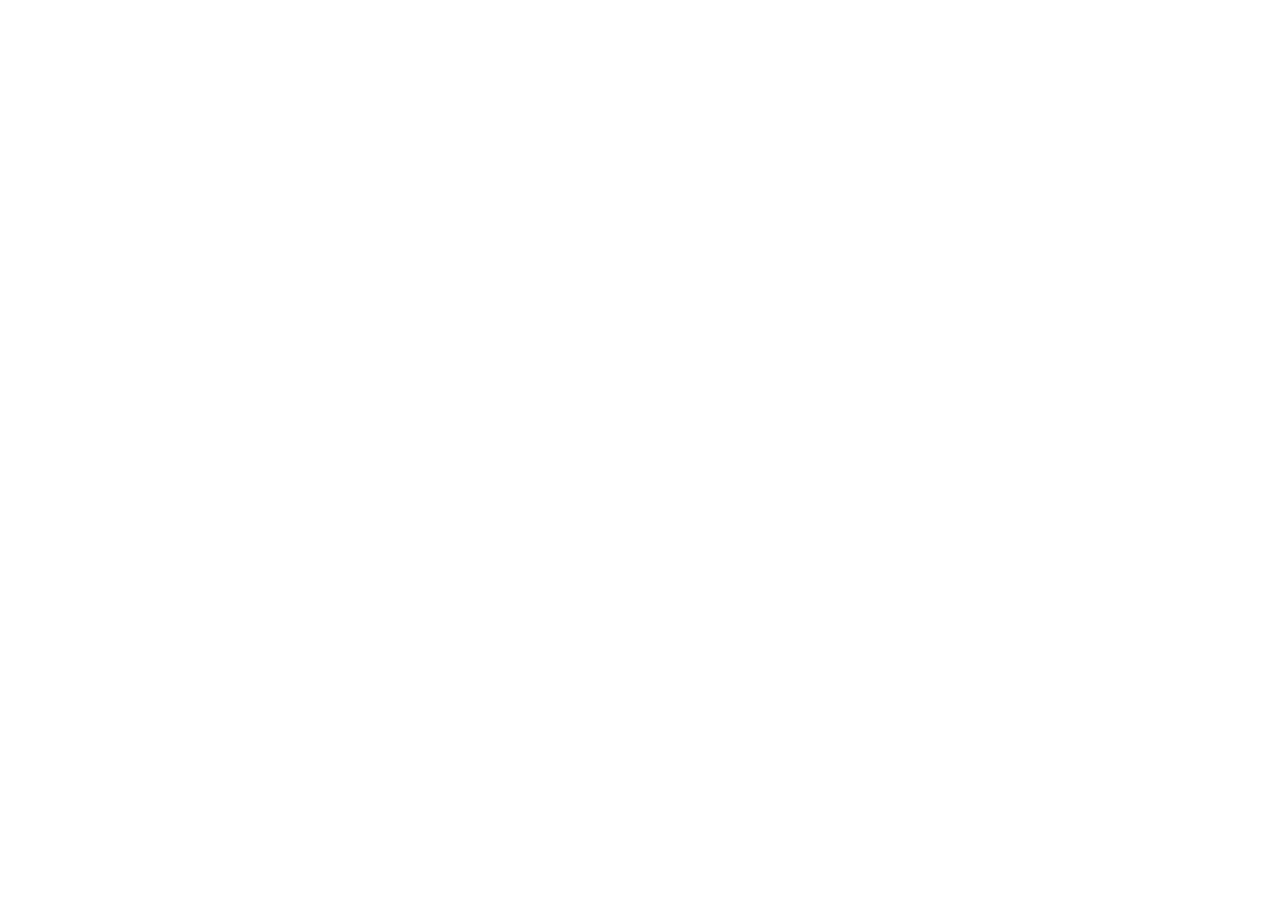
==== index.html @ 1eec6673 "Move html and css files" ====
<!DOCTYPE html>
<html lang="en">
<head>
    <meta charset="UTF-8">
    <meta name="viewport" content="width=device-width, initial-scale=1.0">
    <title>Admin Panel</title>
    <link rel="stylesheet" href="styles.css">
</head>
<body>  
    
</body>
</html>
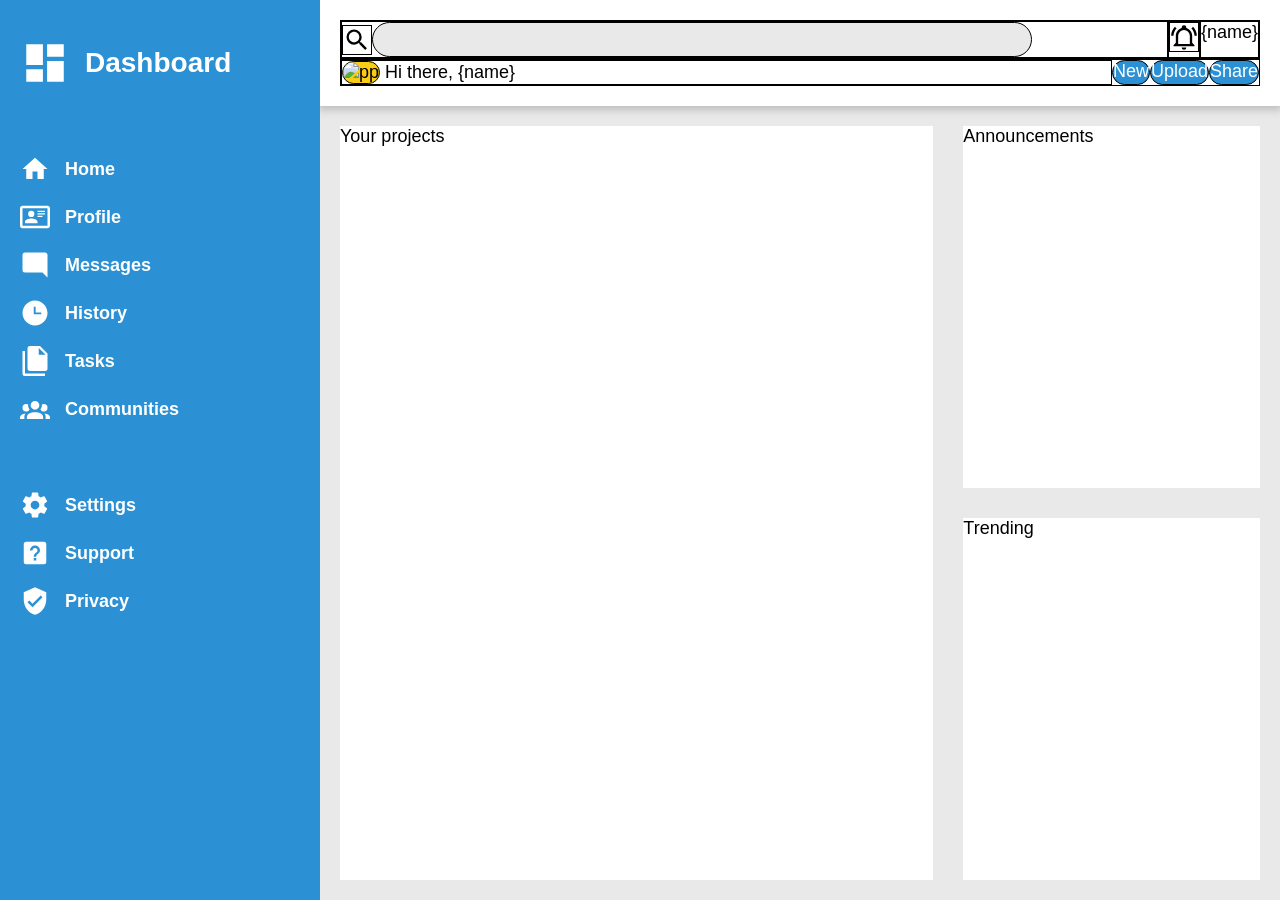
==== commit 92d63167: "Add layout and svg's" ====
--- a/index.html
+++ b/index.html
@@ -7,6 +7,75 @@
     <link rel="stylesheet" href="styles.css">
 </head>
 <body>  
-    
+    <nav id="sidebar">
+        <div id="title">
+            <svg xmlns="http://www.w3.org/2000/svg" viewBox="0 0 24 24"><title>view-dashboard</title><path d="M13,3V9H21V3M13,21H21V11H13M3,21H11V15H3M3,13H11V3H3V13Z" /></svg>
+            <h1>Dashboard</h1>
+        </div>
+        <div id="nav-1">
+            <div id="home">
+                <svg xmlns="http://www.w3.org/2000/svg" viewBox="0 0 24 24"><title>home</title><path d="M10,20V14H14V20H19V12H22L12,3L2,12H5V20H10Z" /></svg>
+                <a href="#home">Home</a>
+            </div>
+            <div id="profile">
+                <svg xmlns="http://www.w3.org/2000/svg" viewBox="0 0 24 24"><title>card-account-details-outline</title><path d="M22,3H2C0.91,3.04 0.04,3.91 0,5V19C0.04,20.09 0.91,20.96 2,21H22C23.09,20.96 23.96,20.09 24,19V5C23.96,3.91 23.09,3.04 22,3M22,19H2V5H22V19M14,17V15.75C14,14.09 10.66,13.25 9,13.25C7.34,13.25 4,14.09 4,15.75V17H14M9,7A2.5,2.5 0 0,0 6.5,9.5A2.5,2.5 0 0,0 9,12A2.5,2.5 0 0,0 11.5,9.5A2.5,2.5 0 0,0 9,7M14,7V8H20V7H14M14,9V10H20V9H14M14,11V12H18V11H14" /></svg>
+                <a href="#profile">Profile</a>
+            </div>
+            <div id="messages">
+                <svg xmlns="http://www.w3.org/2000/svg" viewBox="0 0 24 24"><title>message-reply</title><path d="M22,4C22,2.89 21.1,2 20,2H4A2,2 0 0,0 2,4V16A2,2 0 0,0 4,18H18L22,22V4Z" /></svg>
+                <a href="#messages">Messages</a>
+            </div>
+            <div id="history">
+                <svg xmlns="http://www.w3.org/2000/svg" viewBox="0 0 24 24"><title>clock-time-three</title><path d="M12 2C6.5 2 2 6.5 2 12C2 17.5 6.5 22 12 22C17.5 22 22 17.5 22 12S17.5 2 12 2M17 13H11V7H12.5V11.5H17V13Z" /></svg>                
+                <a href="#history">History</a>
+            </div>
+            <div id="tasks">
+                <svg xmlns="http://www.w3.org/2000/svg" viewBox="0 0 24 24"><title>file-multiple</title><path d="M15,7H20.5L15,1.5V7M8,0H16L22,6V18A2,2 0 0,1 20,20H8C6.89,20 6,19.1 6,18V2A2,2 0 0,1 8,0M4,4V22H20V24H4A2,2 0 0,1 2,22V4H4Z" /></svg>
+                <a href="#tasks">Tasks</a>
+            </div>
+            <div id="communities">
+                <svg xmlns="http://www.w3.org/2000/svg" viewBox="0 0 24 24"><title>account-group</title><path d="M12,5.5A3.5,3.5 0 0,1 15.5,9A3.5,3.5 0 0,1 12,12.5A3.5,3.5 0 0,1 8.5,9A3.5,3.5 0 0,1 12,5.5M5,8C5.56,8 6.08,8.15 6.53,8.42C6.38,9.85 6.8,11.27 7.66,12.38C7.16,13.34 6.16,14 5,14A3,3 0 0,1 2,11A3,3 0 0,1 5,8M19,8A3,3 0 0,1 22,11A3,3 0 0,1 19,14C17.84,14 16.84,13.34 16.34,12.38C17.2,11.27 17.62,9.85 17.47,8.42C17.92,8.15 18.44,8 19,8M5.5,18.25C5.5,16.18 8.41,14.5 12,14.5C15.59,14.5 18.5,16.18 18.5,18.25V20H5.5V18.25M0,20V18.5C0,17.11 1.89,15.94 4.45,15.6C3.86,16.28 3.5,17.22 3.5,18.25V20H0M24,20H20.5V18.25C20.5,17.22 20.14,16.28 19.55,15.6C22.11,15.94 24,17.11 24,18.5V20Z" /></svg>
+                <a href="#communities">Communities</a>
+            </div>
+        </div>
+        <div id="nav-2">
+            <div id="settings">
+                <svg xmlns="http://www.w3.org/2000/svg" viewBox="0 0 24 24"><title>cog</title><path d="M12,15.5A3.5,3.5 0 0,1 8.5,12A3.5,3.5 0 0,1 12,8.5A3.5,3.5 0 0,1 15.5,12A3.5,3.5 0 0,1 12,15.5M19.43,12.97C19.47,12.65 19.5,12.33 19.5,12C19.5,11.67 19.47,11.34 19.43,11L21.54,9.37C21.73,9.22 21.78,8.95 21.66,8.73L19.66,5.27C19.54,5.05 19.27,4.96 19.05,5.05L16.56,6.05C16.04,5.66 15.5,5.32 14.87,5.07L14.5,2.42C14.46,2.18 14.25,2 14,2H10C9.75,2 9.54,2.18 9.5,2.42L9.13,5.07C8.5,5.32 7.96,5.66 7.44,6.05L4.95,5.05C4.73,4.96 4.46,5.05 4.34,5.27L2.34,8.73C2.21,8.95 2.27,9.22 2.46,9.37L4.57,11C4.53,11.34 4.5,11.67 4.5,12C4.5,12.33 4.53,12.65 4.57,12.97L2.46,14.63C2.27,14.78 2.21,15.05 2.34,15.27L4.34,18.73C4.46,18.95 4.73,19.03 4.95,18.95L7.44,17.94C7.96,18.34 8.5,18.68 9.13,18.93L9.5,21.58C9.54,21.82 9.75,22 10,22H14C14.25,22 14.46,21.82 14.5,21.58L14.87,18.93C15.5,18.67 16.04,18.34 16.56,17.94L19.05,18.95C19.27,19.03 19.54,18.95 19.66,18.73L21.66,15.27C21.78,15.05 21.73,14.78 21.54,14.63L19.43,12.97Z" /></svg>
+                <a href="#settings">Settings</a>
+            </div>
+            <div id="support">
+                <svg xmlns="http://www.w3.org/2000/svg" viewBox="0 0 24 24"><title>help-box</title><path d="M11,18H13V16H11V18M12,6A4,4 0 0,0 8,10H10A2,2 0 0,1 12,8A2,2 0 0,1 14,10C14,12 11,11.75 11,15H13C13,12.75 16,12.5 16,10A4,4 0 0,0 12,6M5,3H19A2,2 0 0,1 21,5V19A2,2 0 0,1 19,21H5A2,2 0 0,1 3,19V5A2,2 0 0,1 5,3Z" /></svg>
+                <a href="#support">Support</a>
+            </div>
+            <div id="privacy">
+                <svg xmlns="http://www.w3.org/2000/svg" viewBox="0 0 24 24"><title>shield-check</title><path d="M10,17L6,13L7.41,11.59L10,14.17L16.59,7.58L18,9M12,1L3,5V11C3,16.55 6.84,21.74 12,23C17.16,21.74 21,16.55 21,11V5L12,1Z" /></svg>
+                <a href="#privacy">Privacy</a>
+            </div>
+        </div>
+    </nav>
+    <header id="header">
+        <div id="header-1">
+            <div id="search">
+                <svg xmlns="http://www.w3.org/2000/svg" viewBox="0 0 24 24"><title>magnify</title><path d="M9.5,3A6.5,6.5 0 0,1 16,9.5C16,11.11 15.41,12.59 14.44,13.73L14.71,14H15.5L20.5,19L19,20.5L14,15.5V14.71L13.73,14.44C12.59,15.41 11.11,16 9.5,16A6.5,6.5 0 0,1 3,9.5A6.5,6.5 0 0,1 9.5,3M9.5,5C7,5 5,7 5,9.5C5,12 7,14 9.5,14C12,14 14,12 14,9.5C14,7 12,5 9.5,5Z" /></svg>
+                <div id="search-bar"></div>
+            </div>
+            <div id="notifications"><svg xmlns="http://www.w3.org/2000/svg" viewBox="0 0 24 24"><title>bell-ring-outline</title><path d="M10,21H14A2,2 0 0,1 12,23A2,2 0 0,1 10,21M21,19V20H3V19L5,17V11C5,7.9 7.03,5.17 10,4.29C10,4.19 10,4.1 10,4A2,2 0 0,1 12,2A2,2 0 0,1 14,4C14,4.1 14,4.19 14,4.29C16.97,5.17 19,7.9 19,11V17L21,19M17,11A5,5 0 0,0 12,6A5,5 0 0,0 7,11V18H17V11M19.75,3.19L18.33,4.61C20.04,6.3 21,8.6 21,11H23C23,8.07 21.84,5.25 19.75,3.19M1,11H3C3,8.6 3.96,6.3 5.67,4.61L4.25,3.19C2.16,5.25 1,8.07 1,11Z" /></svg></div>
+            <div id="profile">{name}</div>
+        </div>
+        <div id="header-2">
+            <div id="greeting">
+                <img alt="pp" href="img/cat-4475583_1280.png" class="profile-picture">
+                Hi there, {name}
+            </div>
+            <div id="new" class="button">New</div>
+            <div id="upload" class="button">Upload</div>
+            <div id="share" class="button">Share</div>
+        </div>
+    </header>
+    <main id="main">
+        <div id="projects">Your projects</div>
+        <div id="announcements">Announcements</div>
+        <div id="trending">Trending</div>
+    </main>
 </body>
 </html>
--- a/styles.css
+++ b/styles.css
@@ -0,0 +1,111 @@
+:root{
+    font-size: 10px;
+    --light-blue: rgb(44, 145, 212);
+    --white: #fff;
+    --light-grey: #e9e9e9;
+    --yellow: #facc15;
+}
+
+* {
+    padding: 0;
+    margin: 0;
+    box-sizing: border-box;
+}
+h1{
+    font-size: 2.8rem;
+}
+p, div{
+    font-size: 1.8rem;
+}
+a{
+    color: var(--white);
+    text-decoration: none;
+}
+#header *{
+    border: 1px solid black;
+}
+body{
+    font-family: 'Gill Sans', 'Gill Sans MT', Calibri, 'Trebuchet MS', sans-serif;
+    height: 100vh;
+    width: 100vw;
+    overflow: hidden;
+    display: grid;
+    grid-template: auto 1fr / 1fr 3fr;
+}
+body>*{
+    padding: 20px;
+}
+#sidebar{
+    grid-row: 1/3;
+    background-color:  var(--light-blue,);
+    color: var(--white);
+    z-index: 2;
+    display: grid;
+    grid-template-rows: auto auto auto 1fr;
+    gap: 30px;
+    font-weight: 900;
+}
+#sidebar svg{
+    fill: var(--white);
+    height: 3rem;
+}
+#title, #sidebar > div > div {
+    display: flex;
+    align-items: center;
+    gap: 15px;
+    margin: 2vh 0;
+}
+#title svg{
+    height: 5rem;
+}
+#header{
+    display: grid;
+    grid-template-rows: auto auto;
+    box-shadow: 0px 2px 8px 2px rgb(190, 189, 189);
+    z-index: 1;
+}
+#header-1{
+    display: grid;
+    grid-template-columns: 1fr repeat(2, auto);
+}
+#header-2{
+    display: grid;
+    grid-template-columns: 1fr repeat(3, auto);
+}
+#header svg{
+    height: 3rem;
+}
+#notifications, #profile{
+    place-items: center;
+}
+.profile-picture{
+    background-color: var(--yellow);
+    border-radius: 50px;
+}
+#header .button{
+    background-color: var(--light-blue);
+    color: var(--white);
+    border-radius: 50px;
+}
+#search{
+    display: flex;
+    align-items: center;
+}
+#search-bar{
+    background-color: var(--light-grey);
+    width: 80%;
+    height: 100%;
+    border-radius: 50px;
+}
+#main{
+    background-color: #e9e9e9;
+    display: grid;
+    grid-template: auto auto / 2fr 1fr;
+    gap: 30px;
+}
+#main > * {
+    background-color: var(--white);
+}
+#projects{
+    grid-row: 1 / 3;
+}
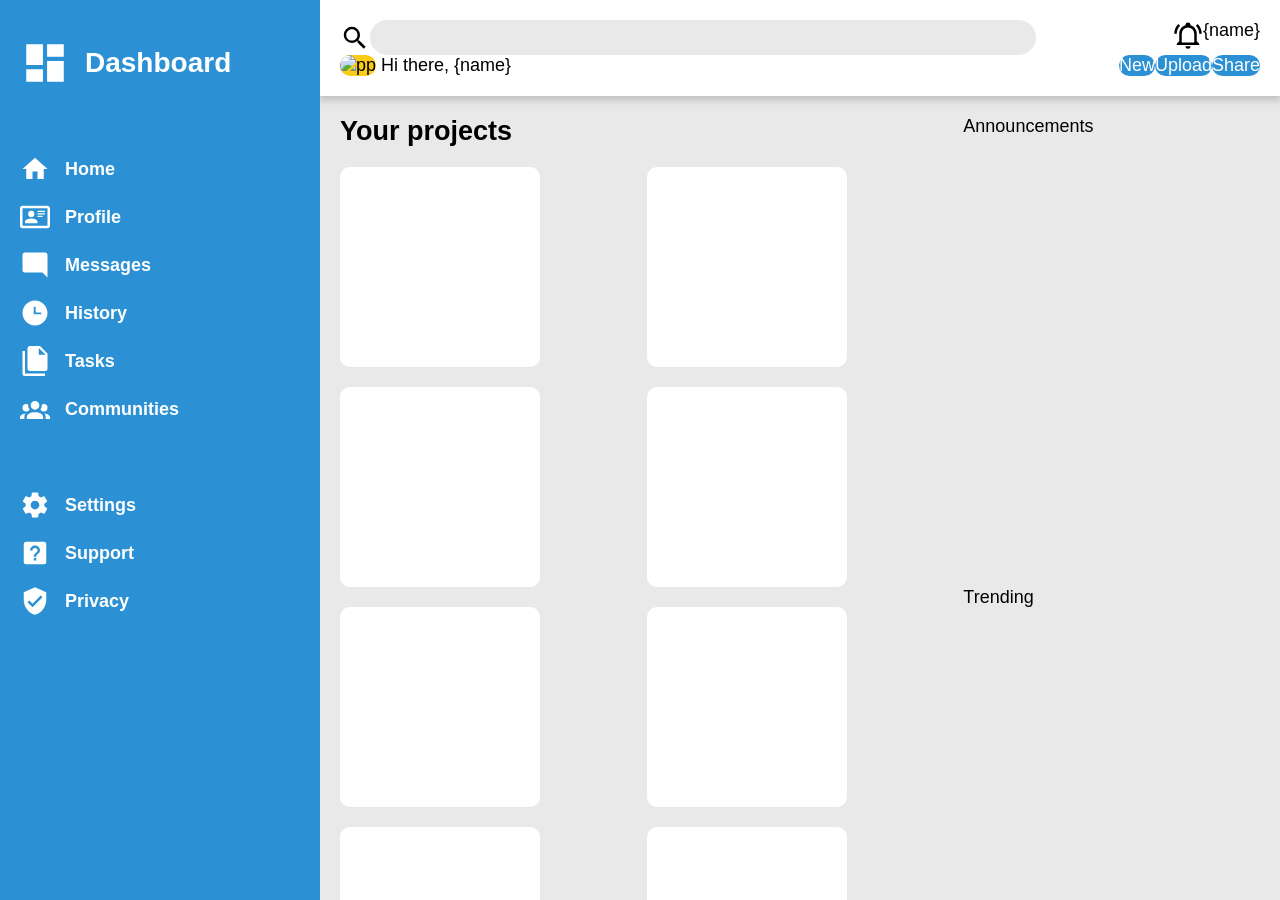
==== commit 7316f548: "Add project cards" ====
--- a/index.html
+++ b/index.html
@@ -73,7 +73,17 @@
         </div>
     </header>
     <main id="main">
-        <div id="projects">Your projects</div>
+        <div id="projects">
+            <h2>Your projects</h2>
+            <div class="card"></div>
+            <div class="card"></div>
+            <div class="card"></div>
+            <div class="card"></div>
+            <div class="card"></div>
+            <div class="card"></div>
+            <div class="card"></div>
+            <div class="card"></div>
+        </div>
         <div id="announcements">Announcements</div>
         <div id="trending">Trending</div>
     </main>
--- a/styles.css
+++ b/styles.css
@@ -3,6 +3,7 @@
     --light-blue: rgb(44, 145, 212);
     --white: #fff;
     --light-grey: #e9e9e9;
+    --shadow-grey: rgb(190, 189, 189);
     --yellow: #facc15;
 }
 
@@ -20,9 +21,6 @@
 a{
     color: var(--white);
     text-decoration: none;
-}
-#header *{
-    border: 1px solid black;
 }
 body{
     font-family: 'Gill Sans', 'Gill Sans MT', Calibri, 'Trebuchet MS', sans-serif;
@@ -61,7 +59,7 @@
 #header{
     display: grid;
     grid-template-rows: auto auto;
-    box-shadow: 0px 2px 8px 2px rgb(190, 189, 189);
+    box-shadow: 0px 2px 8px 2px var(--shadow-grey);
     z-index: 1;
 }
 #header-1{
@@ -98,14 +96,24 @@
     border-radius: 50px;
 }
 #main{
-    background-color: #e9e9e9;
+    background-color: var(--light-grey);
     display: grid;
     grid-template: auto auto / 2fr 1fr;
     gap: 30px;
+    overflow-y: scroll;
 }
-#main > * {
-    background-color: var(--white);
+#main h2{
+    grid-column: 1 / -1;
 }
 #projects{
     grid-row: 1 / 3;
+    display: grid;
+    grid-template-columns: auto auto;
+    gap: 20px
+}
+.card{
+    background-color: var(--white);
+    border-radius: 10px;
+    height: 200px;
+    width: 200px;
 }
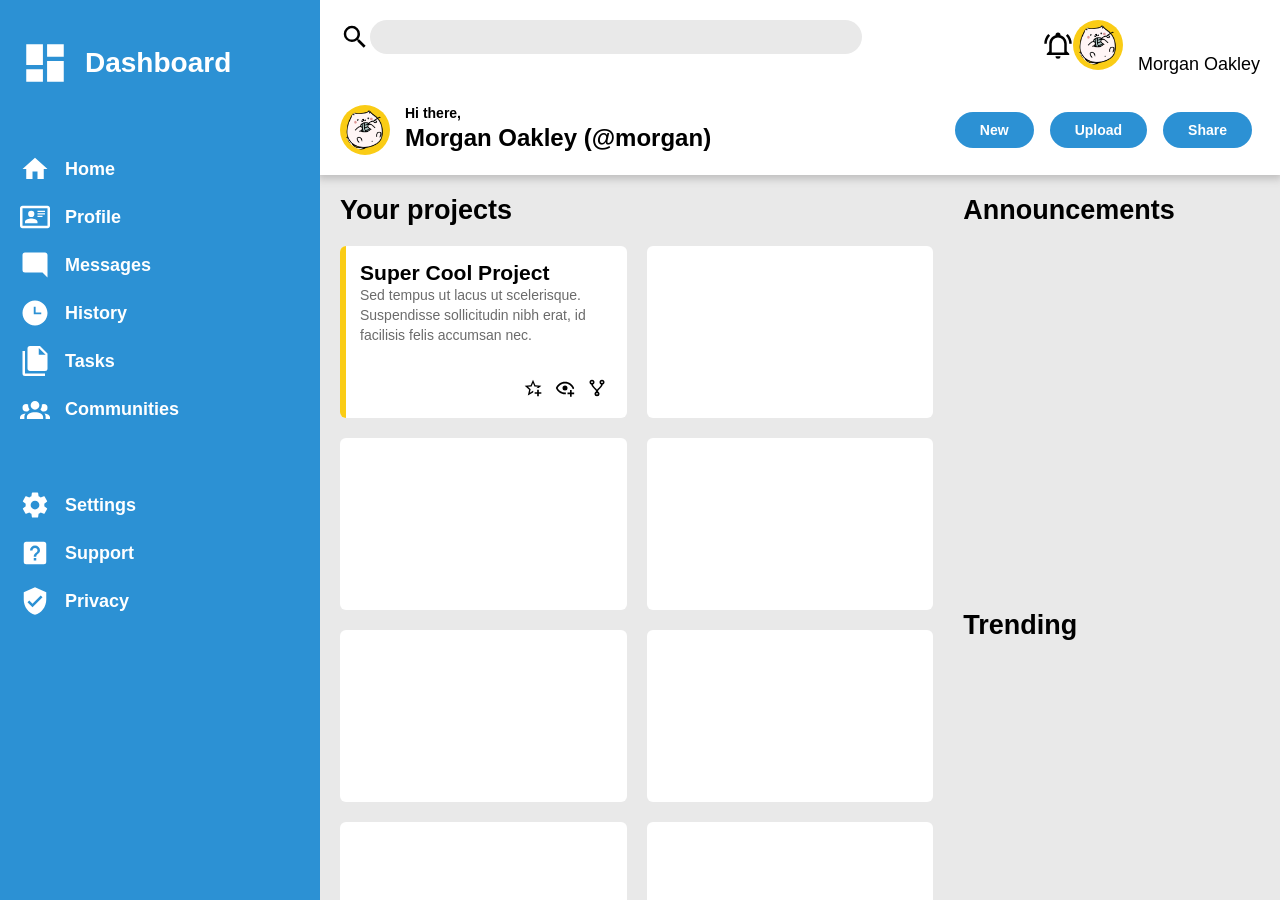
==== commit 1043f5d6: "Add styling and content to dashboard and header" ====
--- a/index.html
+++ b/index.html
@@ -57,15 +57,16 @@
         <div id="header-1">
             <div id="search">
                 <svg xmlns="http://www.w3.org/2000/svg" viewBox="0 0 24 24"><title>magnify</title><path d="M9.5,3A6.5,6.5 0 0,1 16,9.5C16,11.11 15.41,12.59 14.44,13.73L14.71,14H15.5L20.5,19L19,20.5L14,15.5V14.71L13.73,14.44C12.59,15.41 11.11,16 9.5,16A6.5,6.5 0 0,1 3,9.5A6.5,6.5 0 0,1 9.5,3M9.5,5C7,5 5,7 5,9.5C5,12 7,14 9.5,14C12,14 14,12 14,9.5C14,7 12,5 9.5,5Z" /></svg>
-                <div id="search-bar"></div>
+                <input id="search-bar"></input>
             </div>
             <div id="notifications"><svg xmlns="http://www.w3.org/2000/svg" viewBox="0 0 24 24"><title>bell-ring-outline</title><path d="M10,21H14A2,2 0 0,1 12,23A2,2 0 0,1 10,21M21,19V20H3V19L5,17V11C5,7.9 7.03,5.17 10,4.29C10,4.19 10,4.1 10,4A2,2 0 0,1 12,2A2,2 0 0,1 14,4C14,4.1 14,4.19 14,4.29C16.97,5.17 19,7.9 19,11V17L21,19M17,11A5,5 0 0,0 12,6A5,5 0 0,0 7,11V18H17V11M19.75,3.19L18.33,4.61C20.04,6.3 21,8.6 21,11H23C23,8.07 21.84,5.25 19.75,3.19M1,11H3C3,8.6 3.96,6.3 5.67,4.61L4.25,3.19C2.16,5.25 1,8.07 1,11Z" /></svg></div>
-            <div id="profile">{name}</div>
+            <div id="profile-tag"><img alt="pp" src="img/cat-4475583_1280.png" class="profile-picture">Morgan Oakley</div>
         </div>
         <div id="header-2">
             <div id="greeting">
-                <img alt="pp" href="img/cat-4475583_1280.png" class="profile-picture">
-                Hi there, {name}
+                <img alt="pp" src="img/cat-4475583_1280.png" class="profile-picture">
+                <p id="greeting-1">Hi there, </p>
+                <p id="greeting-2">Morgan Oakley (@morgan)</p>
             </div>
             <div id="new" class="button">New</div>
             <div id="upload" class="button">Upload</div>
@@ -75,7 +76,19 @@
     <main id="main">
         <div id="projects">
             <h2>Your projects</h2>
-            <div class="card"></div>
+            <div class="card">
+                <div class="card-content">
+                    <div class="card-text">
+                        <h3>Super Cool Project</h3>
+                        <p>Sed tempus ut lacus ut scelerisque. Suspendisse sollicitudin nibh erat, id facilisis felis accumsan nec.</p>
+                    </div>
+                    <div class="card-buttons">
+                        <div class="favorite-btn"><svg xmlns="http://www.w3.org/2000/svg" viewBox="0 0 24 24"><title>star-plus-outline</title><path d="M5.8 21L7.4 14L2 9.2L9.2 8.6L12 2L14.8 8.6L22 9.2L18.8 12H18C17.3 12 16.6 12.1 15.9 12.4L18.1 10.5L13.7 10.1L12 6.1L10.3 10.1L5.9 10.5L9.2 13.4L8.2 17.7L12 15.4L12.5 15.7C12.3 16.2 12.1 16.8 12.1 17.3L5.8 21M17 14V17H14V19H17V22H19V19H22V17H19V14H17Z" /></svg></div>
+                        <div class="seen-btn"><svg xmlns="http://www.w3.org/2000/svg" viewBox="0 0 24 24"><title>eye-plus-outline</title><path d="M12,4.5C7,4.5 2.73,7.61 1,12C2.73,16.39 7,19.5 12,19.5C12.36,19.5 12.72,19.5 13.08,19.45C13.03,19.13 13,18.82 13,18.5C13,18.14 13.04,17.78 13.1,17.42C12.74,17.46 12.37,17.5 12,17.5C8.24,17.5 4.83,15.36 3.18,12C4.83,8.64 8.24,6.5 12,6.5C15.76,6.5 19.17,8.64 20.82,12C20.7,12.24 20.56,12.45 20.43,12.68C21.09,12.84 21.72,13.11 22.29,13.5C22.56,13 22.8,12.5 23,12C21.27,7.61 17,4.5 12,4.5M12,9A3,3 0 0,0 9,12A3,3 0 0,0 12,15A3,3 0 0,0 15,12A3,3 0 0,0 12,9M18,14.5V17.5H15V19.5H18V22.5H20V19.5H23V17.5H20V14.5H18Z" /></svg></div>
+                        <div class="share-btn"><svg xmlns="http://www.w3.org/2000/svg" viewBox="0 0 24 24"><title>source-fork</title><path d="M6,2A3,3 0 0,1 9,5C9,6.28 8.19,7.38 7.06,7.81C7.15,8.27 7.39,8.83 8,9.63C9,10.92 11,12.83 12,14.17C13,12.83 15,10.92 16,9.63C16.61,8.83 16.85,8.27 16.94,7.81C15.81,7.38 15,6.28 15,5A3,3 0 0,1 18,2A3,3 0 0,1 21,5C21,6.32 20.14,7.45 18.95,7.85C18.87,8.37 18.64,9 18,9.83C17,11.17 15,13.08 14,14.38C13.39,15.17 13.15,15.73 13.06,16.19C14.19,16.62 15,17.72 15,19A3,3 0 0,1 12,22A3,3 0 0,1 9,19C9,17.72 9.81,16.62 10.94,16.19C10.85,15.73 10.61,15.17 10,14.38C9,13.08 7,11.17 6,9.83C5.36,9 5.13,8.37 5.05,7.85C3.86,7.45 3,6.32 3,5A3,3 0 0,1 6,2M6,4A1,1 0 0,0 5,5A1,1 0 0,0 6,6A1,1 0 0,0 7,5A1,1 0 0,0 6,4M18,4A1,1 0 0,0 17,5A1,1 0 0,0 18,6A1,1 0 0,0 19,5A1,1 0 0,0 18,4M12,18A1,1 0 0,0 11,19A1,1 0 0,0 12,20A1,1 0 0,0 13,19A1,1 0 0,0 12,18Z" /></svg></div>
+                    </div>
+                </div>
+            </div>
             <div class="card"></div>
             <div class="card"></div>
             <div class="card"></div>
@@ -84,8 +97,12 @@
             <div class="card"></div>
             <div class="card"></div>
         </div>
-        <div id="announcements">Announcements</div>
-        <div id="trending">Trending</div>
+        <div id="announcements">
+            <h2>Announcements</h2>
+        </div>
+        <div id="trending">
+            <h2>Trending</h2>
+        </div>
     </main>
 </body>
 </html>
--- a/styles.css
+++ b/styles.css
@@ -5,6 +5,7 @@
     --light-grey: #e9e9e9;
     --shadow-grey: rgb(190, 189, 189);
     --yellow: #facc15;
+    --dark-grey: rgb(107, 107, 107);
 }
 
 * {
@@ -22,6 +23,12 @@
     color: var(--white);
     text-decoration: none;
 }
+input{
+    outline: none;
+    border: none;
+    padding: 8px;
+    font-size: 1.6rem;
+}
 body{
     font-family: 'Gill Sans', 'Gill Sans MT', Calibri, 'Trebuchet MS', sans-serif;
     height: 100vh;
@@ -64,37 +71,71 @@
 }
 #header-1{
     display: grid;
+    place-items: center;
     grid-template-columns: 1fr repeat(2, auto);
+    
 }
 #header-2{
     display: grid;
     grid-template-columns: 1fr repeat(3, auto);
+    place-items: center;
+    margin-top: 30px;
 }
 #header svg{
     height: 3rem;
 }
-#notifications, #profile{
+#notifications, #profile-tag{
     place-items: center;
+}
+#profile-tag{
+    cursor: pointer;
+
+}
+#greeting{
+    place-self: start;
+    display: grid;
+    grid-template: auto auto / auto auto;
+    font-weight: 800;
 }
 .profile-picture{
     background-color: var(--yellow);
     border-radius: 50px;
+    padding: 5px;
+    max-height: 50px;
+    aspect-ratio: 1/1;
+    object-fit: cover;
+    grid-row: 1/3;
+    margin-right: 15px;
+}
+#greeting-1{
+    font-size: 1.4rem;
+}
+#greeting-2{
+    font-size: 2.4rem;
 }
 #header .button{
     background-color: var(--light-blue);
     color: var(--white);
     border-radius: 50px;
+    padding: 10px 25px;
+    margin: 0 8px;
+    cursor: pointer;
+    font-weight: 800;
+    font-size: 1.4rem;
 }
 #search{
     display: flex;
     align-items: center;
+    place-self: start; 
+    width: 100%;
 }
 #search-bar{
     background-color: var(--light-grey);
-    width: 80%;
+    width: 70%;
     height: 100%;
     border-radius: 50px;
 }
+
 #main{
     background-color: var(--light-grey);
     display: grid;
@@ -108,12 +149,53 @@
 #projects{
     grid-row: 1 / 3;
     display: grid;
-    grid-template-columns: auto auto;
-    gap: 20px
+    grid-template-columns: repeat( auto-fill, minmax(240px, 1fr) );
+    gap: 20px;
+    width: 100%;
+    align-items: start;
 }
 .card{
     background-color: var(--white);
-    border-radius: 10px;
-    height: 200px;
-    width: 200px;
+    border-radius: 6px;
+    aspect-ratio: 2 / 1;
+    box-sizing: border-box; 
+    position: relative;  
+}
+.card::before {
+    content: "";
+    display: block;
+    padding-top: 60%;
+}
+.card-content{
+    display: grid;
+    grid-template-rows: 1fr auto;
+    position: absolute;
+    top: 0;
+    height: 100%;
+    padding: 15px 20px;
+}
+.card-content::before{
+    content: '';
+    background-color: var(--yellow);
+    position: absolute;
+    height: 100%;
+    width: 6px;
+    border-radius: 50px 0 0 50px;
+}
+.card-content p{
+    font-size: 1.4rem;
+    line-height: 2.0rem;
+    color: var(--dark-grey);
+}
+.card-buttons{
+    display: flex;
+    justify-content: end;
+    gap: 12px;
+}
+.card-text h3{
+    cursor: pointer;
+}
+.card-content svg{
+    height: 20px;
+    cursor: pointer;
 }
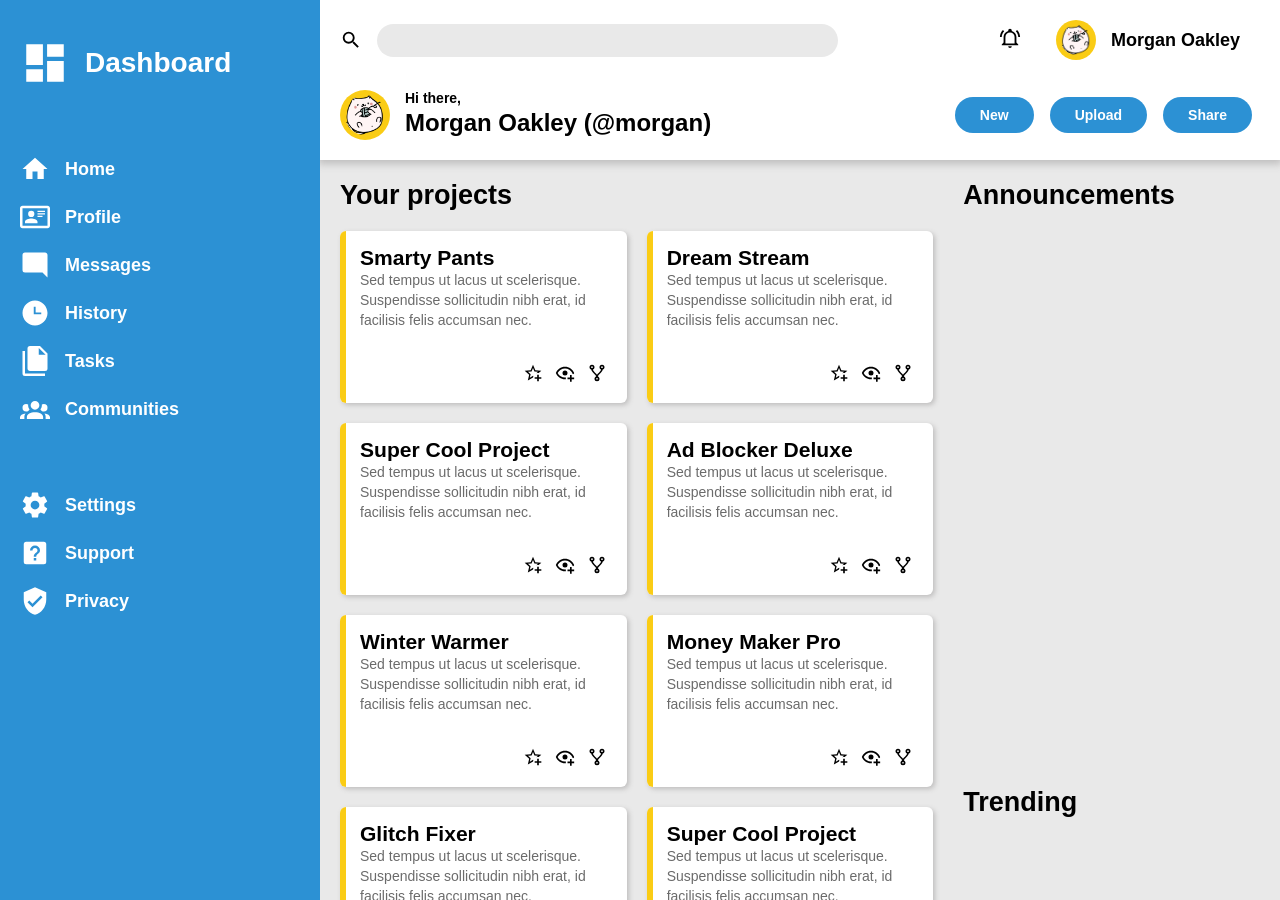
==== commit 863ada6a: "Add dynamic card injection with random titles" ====
--- a/index.html
+++ b/index.html
@@ -5,6 +5,7 @@
     <meta name="viewport" content="width=device-width, initial-scale=1.0">
     <title>Admin Panel</title>
     <link rel="stylesheet" href="styles.css">
+    <script defer src="script.js"></script>
 </head>
 <body>  
     <nav id="sidebar">
@@ -76,26 +77,6 @@
     <main id="main">
         <div id="projects">
             <h2>Your projects</h2>
-            <div class="card">
-                <div class="card-content">
-                    <div class="card-text">
-                        <h3>Super Cool Project</h3>
-                        <p>Sed tempus ut lacus ut scelerisque. Suspendisse sollicitudin nibh erat, id facilisis felis accumsan nec.</p>
-                    </div>
-                    <div class="card-buttons">
-                        <div class="favorite-btn"><svg xmlns="http://www.w3.org/2000/svg" viewBox="0 0 24 24"><title>star-plus-outline</title><path d="M5.8 21L7.4 14L2 9.2L9.2 8.6L12 2L14.8 8.6L22 9.2L18.8 12H18C17.3 12 16.6 12.1 15.9 12.4L18.1 10.5L13.7 10.1L12 6.1L10.3 10.1L5.9 10.5L9.2 13.4L8.2 17.7L12 15.4L12.5 15.7C12.3 16.2 12.1 16.8 12.1 17.3L5.8 21M17 14V17H14V19H17V22H19V19H22V17H19V14H17Z" /></svg></div>
-                        <div class="seen-btn"><svg xmlns="http://www.w3.org/2000/svg" viewBox="0 0 24 24"><title>eye-plus-outline</title><path d="M12,4.5C7,4.5 2.73,7.61 1,12C2.73,16.39 7,19.5 12,19.5C12.36,19.5 12.72,19.5 13.08,19.45C13.03,19.13 13,18.82 13,18.5C13,18.14 13.04,17.78 13.1,17.42C12.74,17.46 12.37,17.5 12,17.5C8.24,17.5 4.83,15.36 3.18,12C4.83,8.64 8.24,6.5 12,6.5C15.76,6.5 19.17,8.64 20.82,12C20.7,12.24 20.56,12.45 20.43,12.68C21.09,12.84 21.72,13.11 22.29,13.5C22.56,13 22.8,12.5 23,12C21.27,7.61 17,4.5 12,4.5M12,9A3,3 0 0,0 9,12A3,3 0 0,0 12,15A3,3 0 0,0 15,12A3,3 0 0,0 12,9M18,14.5V17.5H15V19.5H18V22.5H20V19.5H23V17.5H20V14.5H18Z" /></svg></div>
-                        <div class="share-btn"><svg xmlns="http://www.w3.org/2000/svg" viewBox="0 0 24 24"><title>source-fork</title><path d="M6,2A3,3 0 0,1 9,5C9,6.28 8.19,7.38 7.06,7.81C7.15,8.27 7.39,8.83 8,9.63C9,10.92 11,12.83 12,14.17C13,12.83 15,10.92 16,9.63C16.61,8.83 16.85,8.27 16.94,7.81C15.81,7.38 15,6.28 15,5A3,3 0 0,1 18,2A3,3 0 0,1 21,5C21,6.32 20.14,7.45 18.95,7.85C18.87,8.37 18.64,9 18,9.83C17,11.17 15,13.08 14,14.38C13.39,15.17 13.15,15.73 13.06,16.19C14.19,16.62 15,17.72 15,19A3,3 0 0,1 12,22A3,3 0 0,1 9,19C9,17.72 9.81,16.62 10.94,16.19C10.85,15.73 10.61,15.17 10,14.38C9,13.08 7,11.17 6,9.83C5.36,9 5.13,8.37 5.05,7.85C3.86,7.45 3,6.32 3,5A3,3 0 0,1 6,2M6,4A1,1 0 0,0 5,5A1,1 0 0,0 6,6A1,1 0 0,0 7,5A1,1 0 0,0 6,4M18,4A1,1 0 0,0 17,5A1,1 0 0,0 18,6A1,1 0 0,0 19,5A1,1 0 0,0 18,4M12,18A1,1 0 0,0 11,19A1,1 0 0,0 12,20A1,1 0 0,0 13,19A1,1 0 0,0 12,18Z" /></svg></div>
-                    </div>
-                </div>
-            </div>
-            <div class="card"></div>
-            <div class="card"></div>
-            <div class="card"></div>
-            <div class="card"></div>
-            <div class="card"></div>
-            <div class="card"></div>
-            <div class="card"></div>
         </div>
         <div id="announcements">
             <h2>Announcements</h2>
--- a/styles.css
+++ b/styles.css
@@ -26,8 +26,11 @@
 input{
     outline: none;
     border: none;
-    padding: 8px;
-    font-size: 1.6rem;
+    padding: 6px 12px;
+    font-size: 1.8rem;
+}
+input:focus{
+    box-shadow: 0px 0px 3px 1px var(--shadow-grey);
 }
 body{
     font-family: 'Gill Sans', 'Gill Sans MT', Calibri, 'Trebuchet MS', sans-serif;
@@ -82,14 +85,20 @@
     margin-top: 30px;
 }
 #header svg{
-    height: 3rem;
+    height: 2.2rem;
+    margin-right: 15px;
 }
 #notifications, #profile-tag{
     place-items: center;
 }
 #profile-tag{
     cursor: pointer;
-
+    display: flex;
+    margin: 0 20px;
+    font-weight: 800;
+}
+#profile-tag img{
+    height: 40px;
 }
 #greeting{
     place-self: start;
@@ -101,7 +110,7 @@
     background-color: var(--yellow);
     border-radius: 50px;
     padding: 5px;
-    max-height: 50px;
+    height: 50px;
     aspect-ratio: 1/1;
     object-fit: cover;
     grid-row: 1/3;
@@ -126,13 +135,12 @@
 #search{
     display: flex;
     align-items: center;
-    place-self: start; 
+    place-self: center; 
     width: 100%;
 }
 #search-bar{
     background-color: var(--light-grey);
     width: 70%;
-    height: 100%;
     border-radius: 50px;
 }
 
@@ -160,6 +168,7 @@
     aspect-ratio: 2 / 1;
     box-sizing: border-box; 
     position: relative;  
+    box-shadow: 2px 2px 5px 0px var(--shadow-grey);
 }
 .card::before {
     content: "";
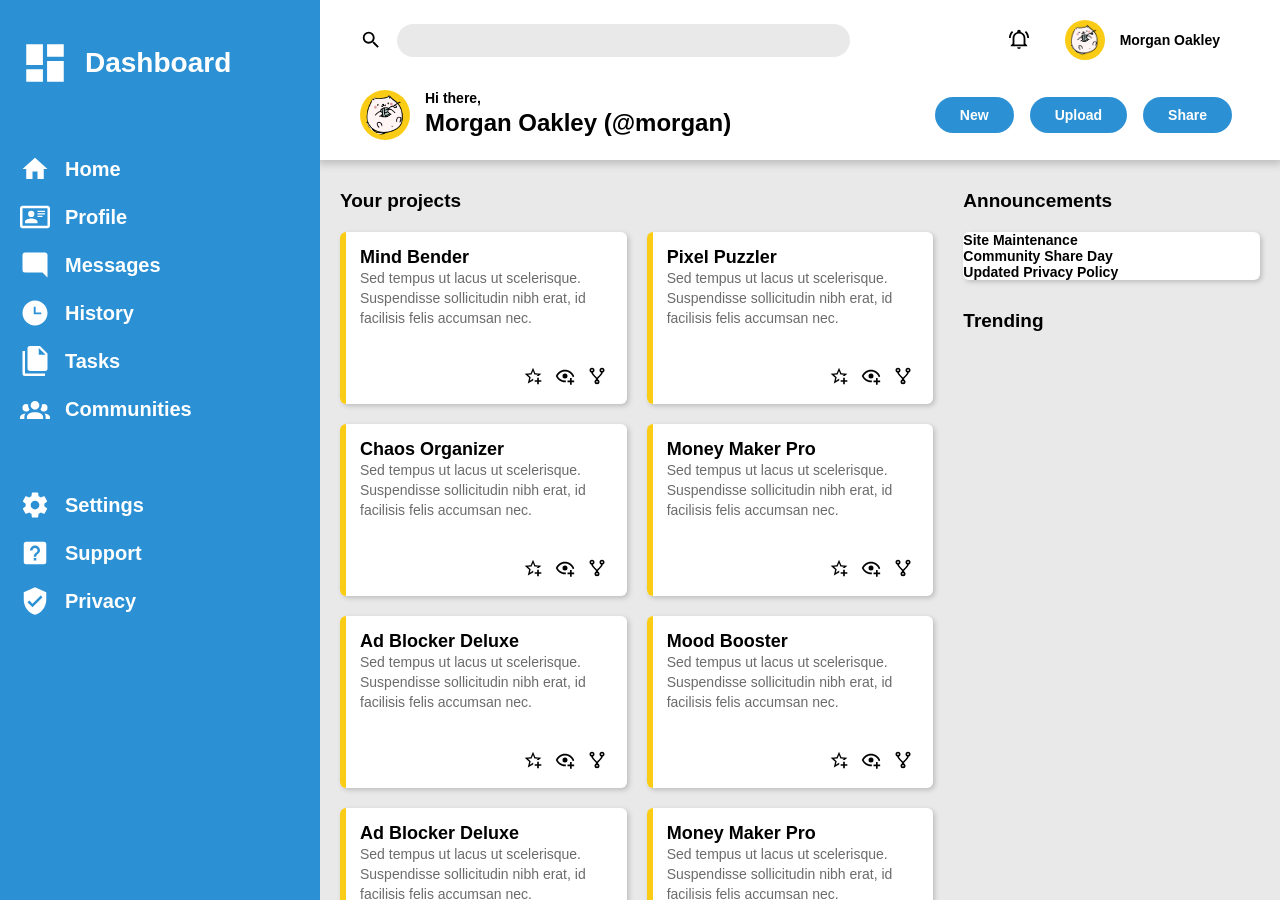
==== commit 61515a81: "Fix styling" ====
--- a/index.html
+++ b/index.html
@@ -80,6 +80,21 @@
         </div>
         <div id="announcements">
             <h2>Announcements</h2>
+            <div id="announcement-card">
+                <div class="announcement">
+                    <h4>Site Maintenance</h4>
+                    <p></p>
+                </div>
+                <div class="announcement">
+                    <h4>Community Share Day</h4>
+                    <p></p>
+                </div>
+                <div class="announcement">
+                    <h4>Updated Privacy Policy</h4>
+                    <p></p>
+                </div>
+
+            </div>
         </div>
         <div id="trending">
             <h2>Trending</h2>
--- a/styles.css
+++ b/styles.css
@@ -15,9 +15,16 @@
 }
 h1{
     font-size: 2.8rem;
+    cursor: pointer;
+}
+h2{
+    font-size: 1.9rem;
+}
+h3{
+    font-size: 1.8rem;
 }
 p, div{
-    font-size: 1.8rem;
+    font-size: 1.4rem;
 }
 a{
     color: var(--white);
@@ -53,9 +60,13 @@
     gap: 30px;
     font-weight: 900;
 }
+#sidebar a{
+    font-size: 2.0rem;
+}
 #sidebar svg{
     fill: var(--white);
     height: 3rem;
+    cursor: pointer;
 }
 #title, #sidebar > div > div {
     display: flex;
@@ -71,6 +82,7 @@
     grid-template-rows: auto auto;
     box-shadow: 0px 2px 8px 2px var(--shadow-grey);
     z-index: 1;
+    padding: 20px 40px;
 }
 #header-1{
     display: grid;
@@ -87,6 +99,7 @@
 #header svg{
     height: 2.2rem;
     margin-right: 15px;
+    cursor: pointer;
 }
 #notifications, #profile-tag{
     place-items: center;
@@ -147,9 +160,10 @@
 #main{
     background-color: var(--light-grey);
     display: grid;
-    grid-template: auto auto / 2fr 1fr;
+    grid-template: auto 1fr / 2fr 1fr;
     gap: 30px;
     overflow-y: scroll;
+    padding-top: 30px;
 }
 #main h2{
     grid-column: 1 / -1;
@@ -166,7 +180,6 @@
     background-color: var(--white);
     border-radius: 6px;
     aspect-ratio: 2 / 1;
-    box-sizing: border-box; 
     position: relative;  
     box-shadow: 2px 2px 5px 0px var(--shadow-grey);
 }
@@ -207,4 +220,15 @@
 .card-content svg{
     height: 20px;
     cursor: pointer;
-}+}
+#announcements, #trending{
+    display: grid;
+    gap: 20px;
+    width: 100%;
+    align-items: start;
+}
+#announcement-card{
+    background-color: var(--white);
+    border-radius: 6px;
+    box-shadow: 2px 2px 5px 0px var(--shadow-grey);
+}
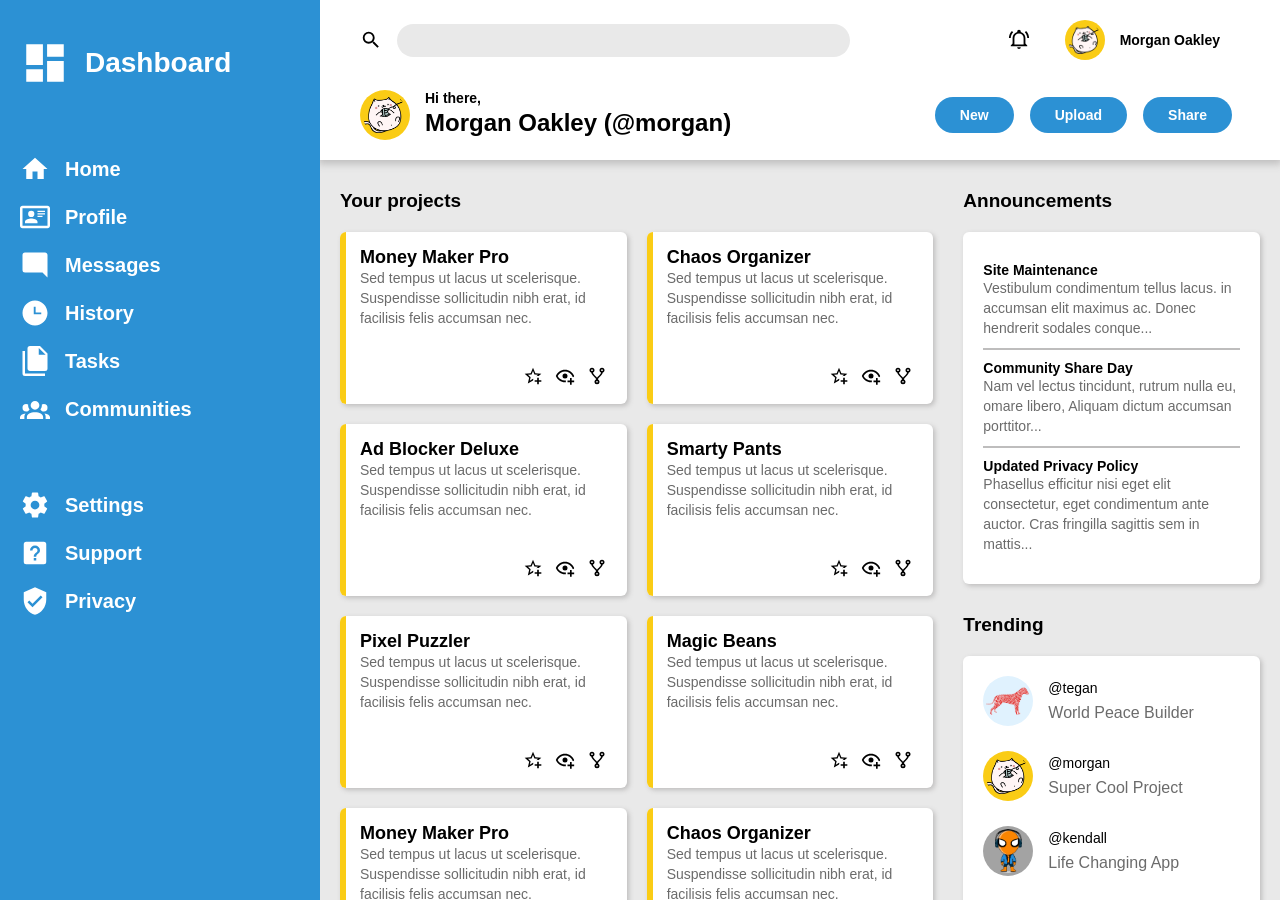
==== commit 6a029d26: "Add announcements and trending cards" ====
--- a/index.html
+++ b/index.html
@@ -65,7 +65,7 @@
         </div>
         <div id="header-2">
             <div id="greeting">
-                <img alt="pp" src="img/cat-4475583_1280.png" class="profile-picture">
+                <img alt="profile-picture" src="img/cat-4475583_1280.png" class="profile-picture">
                 <p id="greeting-1">Hi there, </p>
                 <p id="greeting-2">Morgan Oakley (@morgan)</p>
             </div>
@@ -83,21 +83,45 @@
             <div id="announcement-card">
                 <div class="announcement">
                     <h4>Site Maintenance</h4>
-                    <p></p>
+                    <p>Vestibulum condimentum tellus lacus. in accumsan elit maximus ac. Donec hendrerit sodales conque...</p>
                 </div>
+                <hr>
                 <div class="announcement">
                     <h4>Community Share Day</h4>
-                    <p></p>
+                    <p>Nam vel lectus tincidunt, rutrum nulla eu, omare libero, Aliquam dictum accumsan porttitor...</p>
                 </div>
+                <hr>
                 <div class="announcement">
                     <h4>Updated Privacy Policy</h4>
-                    <p></p>
+                    <p>Phasellus efficitur nisi eget elit consectetur, eget condimentum ante auctor. Cras fringilla sagittis sem in mattis...</p>
                 </div>
 
             </div>
         </div>
         <div id="trending">
             <h2>Trending</h2>
+            <div id="trending-card">
+                <div class="trending-profile">
+                    <img alt="profile-picture" src="img/dog-4b345.png" class="profile-picture" id="dog">
+                    <p class="profile-tag">@tegan</p>
+                    <p class="profile-sub">World Peace Builder</p>
+                </div>
+                <div class="trending-profile">
+                    <img alt="profile-picture" src="img/cat-4475583_1280.png" class="profile-picture">
+                    <p class="profile-tag">@morgan</p>
+                    <p class="profile-sub">Super Cool Project</p>
+                </div>
+                <div class="trending-profile">
+                    <img alt="profile-picture" src="img/hero_in_orange_blue_costume.png" class="profile-picture" id="spidey">
+                    <p class="profile-tag">@kendall</p>
+                    <p class="profile-sub">Life Changing App</p>
+                </div>
+                <div class="trending-profile">
+                    <img alt="profile-picture" src="img/penguin-5487301_1280.png" class="profile-picture" id="penguin">
+                    <p class="profile-tag">@alex</p>
+                    <p class="profile-sub">No Traffic Maker</p>
+                </div>
+            </div>
         </div>
     </main>
 </body>
--- a/styles.css
+++ b/styles.css
@@ -1,11 +1,14 @@
 :root{
     font-size: 10px;
     --light-blue: rgb(44, 145, 212);
+    --lighter-blue: #E0F2FE;
     --white: #fff;
     --light-grey: #e9e9e9;
     --shadow-grey: rgb(190, 189, 189);
     --yellow: #facc15;
+    --grey: #A3A3A3;
     --dark-grey: rgb(107, 107, 107);
+    --pink: #FDA4AF;
 }
 
 * {
@@ -39,6 +42,9 @@
 input:focus{
     box-shadow: 0px 0px 3px 1px var(--shadow-grey);
 }
+hr{
+    border: 1px solid var(--shadow-grey);
+}
 body{
     font-family: 'Gill Sans', 'Gill Sans MT', Calibri, 'Trebuchet MS', sans-serif;
     height: 100vh;
@@ -118,14 +124,15 @@
     display: grid;
     grid-template: auto auto / auto auto;
     font-weight: 800;
+    cursor: pointer;
 }
 .profile-picture{
     background-color: var(--yellow);
     border-radius: 50px;
-    padding: 5px;
+    padding: 3px;
     height: 50px;
     aspect-ratio: 1/1;
-    object-fit: cover;
+    object-fit: contain;
     grid-row: 1/3;
     margin-right: 15px;
 }
@@ -227,8 +234,47 @@
     width: 100%;
     align-items: start;
 }
-#announcement-card{
+#announcement-card, #trending-card{
     background-color: var(--white);
     border-radius: 6px;
     box-shadow: 2px 2px 5px 0px var(--shadow-grey);
-}
+    padding: 20px;
+}
+.announcement{
+    margin: 10px 0;
+    cursor: pointer;
+}
+.announcement p{
+    font-size: 1.4rem;
+    line-height: 2.0rem;
+    color: var(--dark-grey);
+}
+#trending{
+    align-self: start;
+}
+#trending-card{
+    display: grid;
+    gap: 25px;
+}
+.trending-profile{
+    display: grid;
+    grid-template: auto auto / auto 1fr;
+    align-items: center;
+    cursor: pointer;
+}
+.profile-tag{
+    font-size: 1.4rem;
+}
+.profile-sub{
+    font-size: 1.6rem;
+    color: var(--dark-grey);
+}
+.profile-picture#dog{
+    background-color: var(--lighter-blue);
+}
+.profile-picture#spidey{
+    background-color: var(--grey);
+}
+.profile-picture#penguin{
+    background-color: var(--pink);
+}
